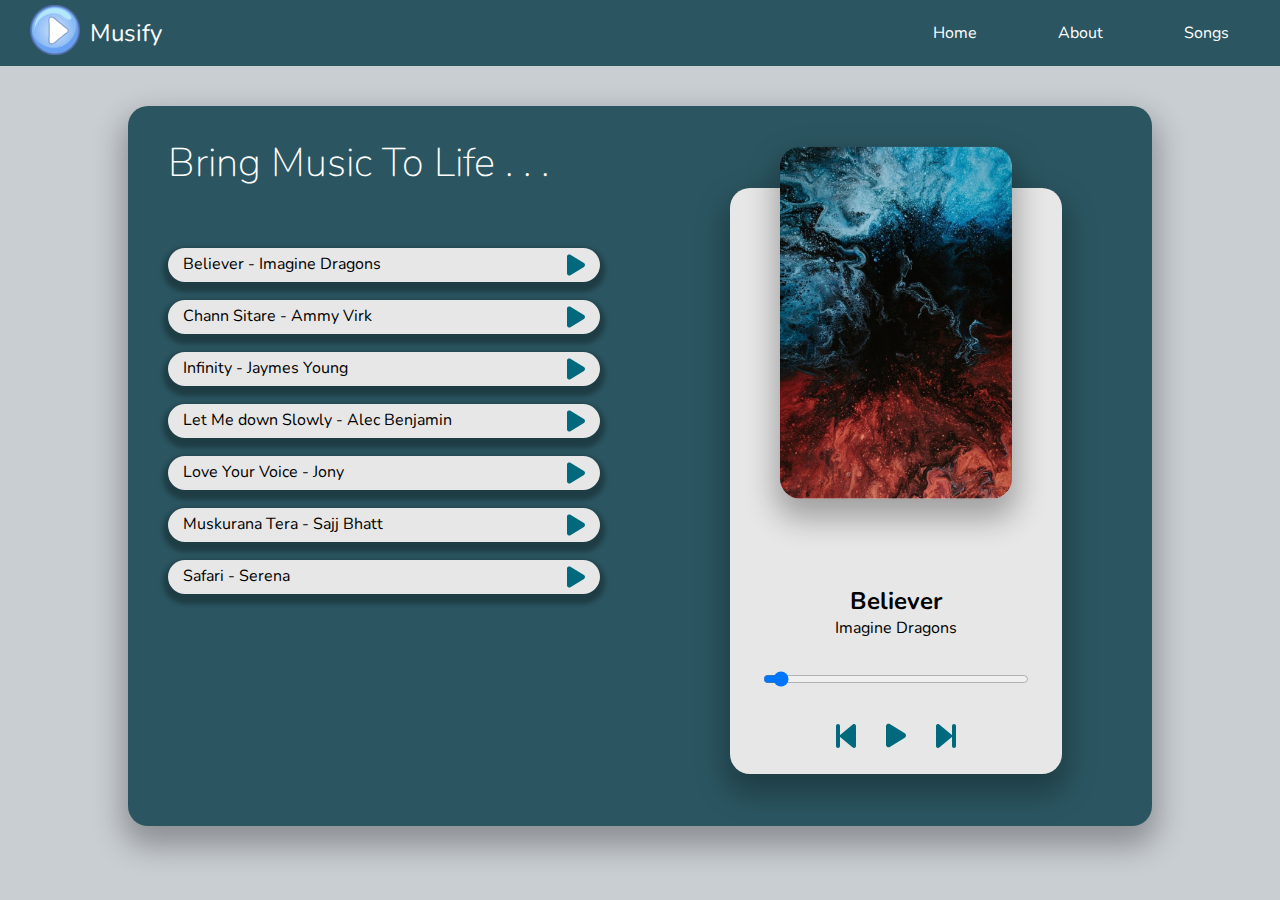
==== index.html @ c5ce9c46 "relocated" ====
<!DOCTYPE html>
<html lang="en">

<head>
    <meta charset="UTF-8">
    <meta http-equiv="X-UA-Compatible" content="IE=edge">
    <meta name="viewport" content="width=device-width, initial-scale=1.0">
    <link rel="stylesheet" href="style.css">
    <link rel="shortcut icon" href="assets/asset-0.png" type="image/x-icon">
    <title>Musify - Bring Music to Life</title>
</head>

<body>
    <div class="header">
        <ul class="nav-bar flex">
            <div class="logo-section flex">
                <li> <a href="#"><img class="logo" src="assets/asset-0.png" alt="music-player-logo" width="50px"></a>
                </li>
                <li>
                    <p>Musify</p>
                </li>
            </div>
            <div class="nav-links flex">
                <li><a href="#">Home</a></li>
                <li><a href="#">About</a></li>
                <li><a href="#">Songs</a></li>
            </div>
        </ul>
    </div>

    <!-- main-content -->
    <div class="container flex">

        <!-- left-section -->
        <div class="left flex">
            <h1>Bring Music To Life . . .</h1>

                <div class="music-cards flex">
                    <p>Believer - Imagine Dragons</p>
                    <img class="icons" src="assets/asset-4.svg" alt="play-button" width="18px">
                </div>
                <div class="music-cards flex">
                    <p>Chann Sitare - Ammy Virk</p>
                    <img class="icons" src="assets/asset-4.svg" alt="play-button" width="18px">
                </div>
                <div class="music-cards flex">
                    <p>Infinity - Jaymes Young</p>
                    <img class="icons" src="assets/asset-4.svg" alt="play-button" width="18px">
                </div>
                <div class="music-cards flex">
                    <p>Let Me down Slowly - Alec Benjamin</p>
                    <img class="icons" src="assets/asset-4.svg" alt="play-button" width="18px">
                </div>
                <div class="music-cards flex">
                    <p>Love Your Voice - Jony</p>
                    <img class="icons" src="assets/asset-4.svg" alt="play-button" width="18px">
                </div>
                <div class="music-cards flex">
                    <p>Muskurana Tera - Sajj Bhatt</p>
                    <img class="icons" src="assets/asset-4.svg" alt="play-button" width="18px">
                </div>
                <div class="music-cards flex">
                    <p>Safari - Serena</p>
                    <img class="icons" src="assets/asset-4.svg" alt="play-button" width="18px">
                </div>
                <!-- <div class="music-cards flex">
                    <p>Such a Whore - JVLA</p>
                    <img class="icons" src="assets/asset-4.svg" alt="play-button" width="18px">
                </div>
                <div class="music-cards flex">
                    <p>Taki Taki - Selena Gomez</p>
                    <img class="icons" src="assets/asset-4.svg" alt="play-button" width="18px">
                </div>
                <div class="music-cards flex">
                    <p>Yummy - Justin Bieber</p>
                    <img class="icons" src="assets/asset-4.svg" alt="play-button" width="18px">
                </div> -->
        </div>

        <!-- Right-section -->
        <div class="right flex">
            <div class="box-1 flex">
                <div class="box-2"></div>
                <div class="song-details flex">
                    <h2 class="music-name">Believer</h2>
                    <p class="artust-name">Imagine Dragons</p>
                </div>
                <input class="progress-bar" type="range" name="progress-bar" id="progress-bar" min="0" max="100" value="0">
                <div class="control-btn flex">
                    <img class="icons" src="assets/asset-3.svg" alt="" width="20px" id="backward">
                    <img class="icons" src="assets/asset-4.svg" alt="" width="20px" id="play">
                    <img class="icons" src="assets/asset-5.svg" alt="" width="20px" id="forward">
                </div>
            </div>
        </div>
    </div>


    <script src="script.js"></script>
</body>

</html>
---- style.css ----
@import url('https://fonts.googleapis.com/css2?family=Nunito:wght@300;400&display=swap');

*{
    margin: 0;
    padding: 0;
    box-sizing: border-box;
    font-family: 'Nunito', sans-serif;
}

body{
    background-color: #c9ced3;
}

:root{
    --margin: 40px;
    --primary-text-color: white;
    --background-color: rgb(43, 86, 97);
    /* --card-background-color: rgb(88, 116, 123); */
    --card-background-color: #e7e7e7;
}

h1{
    font-weight: 100;
    font-size: 2.5rem;
}

ul {
    list-style: none;
}

li{
    font-size: 1rem;
}

a{
    text-decoration: none;
    font-size: 1rem;
    color: var(--primary-text-color);
}

.flex {
    display: flex;
}

/* header */
.header{
    background: var(--background-color);
    padding: 5px 10px;
    color: var(--primary-text-color)
}

.nav-bar{
    justify-content: space-between;
    align-items: center;
}

.logo-section{
    padding-left: 20px;
    width: 15%;
    gap: 10px;
    align-items: center;
}

.logo-section li p{
    font-size: 1.5rem;
}

.nav-links{
    width: 30%;
    justify-content: space-around;
    transition: 0.2s all ease-in-out;
}

.nav-links li:hover{
    transform: scale(1.2);
    font-weight: 600;
}


/* Main Content */
.container{
    margin-block: var(--margin);
    padding-top: 30px;
    height: 80vh;
    width: 80%;
    margin-inline: auto;
    background-color: var(--background-color);
    border-radius: 20px;
    overflow: auto;
    box-shadow: rgba(0, 0, 0, 0.3) 0px 15px 30px 5px;
    /* flex-wrap: wrap; */
}

.left{
    flex-basis: 50%;
    color: var(--primary-text-color);
    flex-direction: column;
    align-items: flex-start;
    padding-inline: 40px;
    gap: 18px;
}

.left h1{
    padding-bottom: 40px;
}

.music-cards{
    background-color: var(--card-background-color);
    color: black;
    padding: 5px 15px;
    width: 100%;
    border-radius: 20px;
    justify-content: space-between;
    box-shadow: rgba(0, 0, 0, 0.3) 0px 5px 5px 5px; 
}


/* right-section */
.right{
    flex-basis: 50%;
    justify-content: center;
    align-items: center;
}

.box-1{
    background-color: #e7e7e7;
    box-shadow: rgba(0, 0, 0, 0.3) 0px 15px 30px 5px;
    width: 65%;
    height: 85%;
    border-radius: 20px;
    flex-direction: column;
    align-items: center;
    justify-content: space-evenly;
}

.box-2{
    background: url(assets/asset-1.jpg);
    background-size: cover;
    background-position: center;
    width: 70%;
    height: 60%;
    box-shadow: rgba(0, 0, 0, 0.3) 0px 15px 30px 5px;
    border-radius: 20px;
    transform: translateY(-18%);
    transition: 0.2s all ease-in-out;
}

.box-2:hover{
    transform: scale(0.8);
}

.song-details{
    flex-direction: column;
    text-align: center;
}

.progress-bar{
    width: 80%;
    border: 10px solid white;
    background: #d3d3d3;
    outline: none;
    cursor: pointer;
}

.control-btn{
    align-items: center;
    gap: 30px;
}

.icons{
    filter: invert(0.5) sepia(1) saturate(358) hue-rotate(185deg);
    cursor: pointer;
}
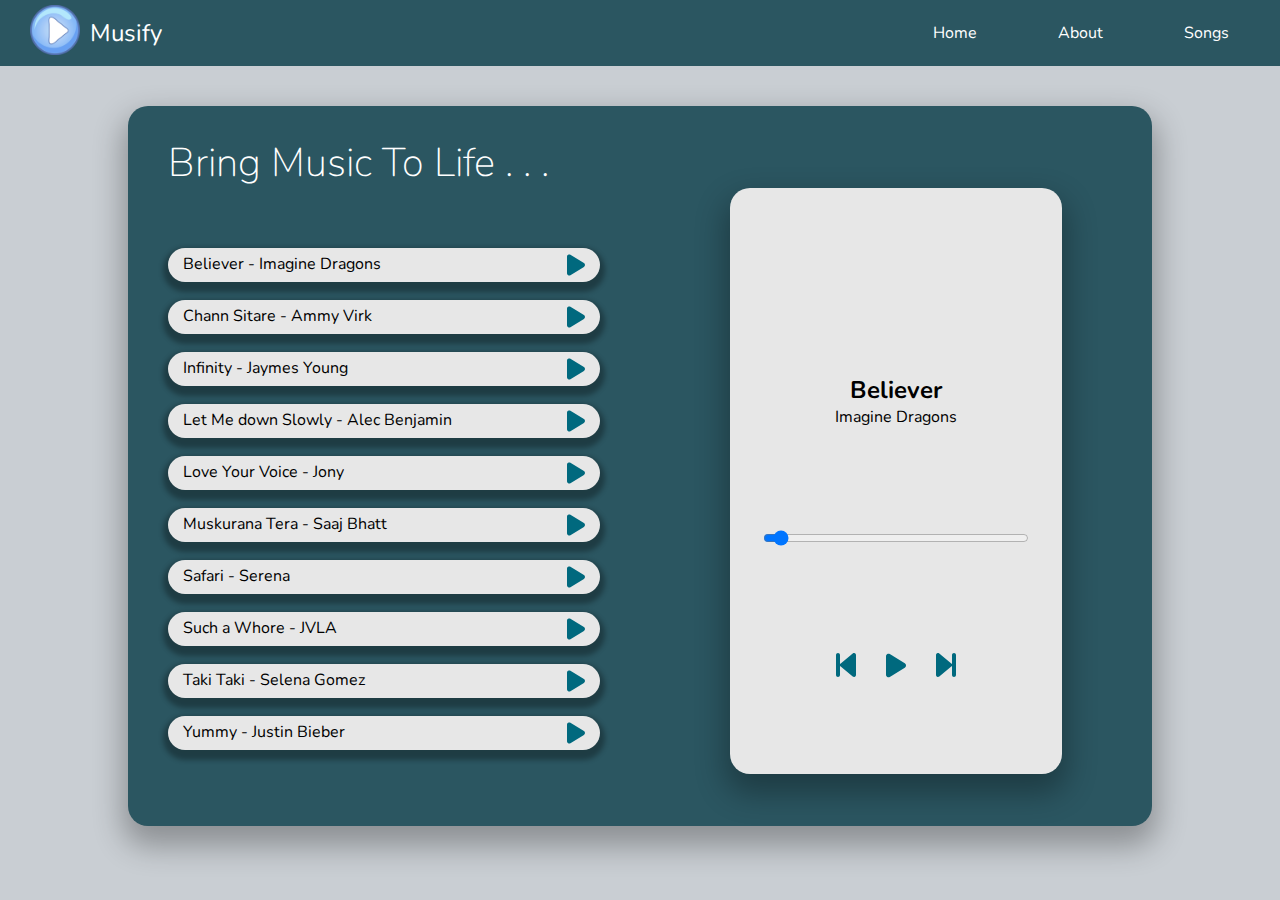
==== commit 4485f41c: "updated index.html" ====
--- a/index.html
+++ b/index.html
@@ -37,53 +37,53 @@
 
                 <div class="music-cards flex">
                     <p>Believer - Imagine Dragons</p>
-                    <img class="icons" src="assets/asset-4.svg" alt="play-button" width="18px">
+                    <img class="card-icons icons" id="card-btn" src="assets/asset-4.svg" alt="play-button" width="18px">
                 </div>
                 <div class="music-cards flex">
                     <p>Chann Sitare - Ammy Virk</p>
-                    <img class="icons" src="assets/asset-4.svg" alt="play-button" width="18px">
+                    <img class="card-icons icons" id="card-btn" src="assets/asset-4.svg" alt="play-button" width="18px">
                 </div>
                 <div class="music-cards flex">
                     <p>Infinity - Jaymes Young</p>
-                    <img class="icons" src="assets/asset-4.svg" alt="play-button" width="18px">
+                    <img class="card-icons icons" id="card-btn" src="assets/asset-4.svg" alt="play-button" width="18px">
                 </div>
                 <div class="music-cards flex">
                     <p>Let Me down Slowly - Alec Benjamin</p>
-                    <img class="icons" src="assets/asset-4.svg" alt="play-button" width="18px">
+                    <img class="card-icons icons" id="card-btn" src="assets/asset-4.svg" alt="play-button" width="18px">
                 </div>
                 <div class="music-cards flex">
                     <p>Love Your Voice - Jony</p>
-                    <img class="icons" src="assets/asset-4.svg" alt="play-button" width="18px">
+                    <img class="card-icons icons" id="card-btn" src="assets/asset-4.svg" alt="play-button" width="18px">
                 </div>
                 <div class="music-cards flex">
-                    <p>Muskurana Tera - Sajj Bhatt</p>
-                    <img class="icons" src="assets/asset-4.svg" alt="play-button" width="18px">
+                    <p>Muskurana Tera - Saaj Bhatt</p>
+                    <img class="card-icons icons" id="card-btn" src="assets/asset-4.svg" alt="play-button" width="18px">
                 </div>
                 <div class="music-cards flex">
                     <p>Safari - Serena</p>
-                    <img class="icons" src="assets/asset-4.svg" alt="play-button" width="18px">
+                    <img class="card-icons icons" id="card-btn" src="assets/asset-4.svg" alt="play-button" width="18px">
                 </div>
-                <!-- <div class="music-cards flex">
+                <div class="music-cards flex">
                     <p>Such a Whore - JVLA</p>
-                    <img class="icons" src="assets/asset-4.svg" alt="play-button" width="18px">
+                    <img class="card-icons icons" id="card-btn" src="assets/asset-4.svg" alt="play-button" width="18px">
                 </div>
                 <div class="music-cards flex">
                     <p>Taki Taki - Selena Gomez</p>
-                    <img class="icons" src="assets/asset-4.svg" alt="play-button" width="18px">
+                    <img class="card-icons icons" id="card-btn" src="assets/asset-4.svg" alt="play-button" width="18px">
                 </div>
                 <div class="music-cards flex">
                     <p>Yummy - Justin Bieber</p>
-                    <img class="icons" src="assets/asset-4.svg" alt="play-button" width="18px">
-                </div> -->
+                    <img class="card-icons icons" id="card-btn" src="assets/asset-4.svg" alt="play-button" width="18px">
+                </div>
         </div>
 
         <!-- Right-section -->
         <div class="right flex">
             <div class="box-1 flex">
-                <div class="box-2"></div>
+                <div class="cover-image"></div>
                 <div class="song-details flex">
                     <h2 class="music-name">Believer</h2>
-                    <p class="artust-name">Imagine Dragons</p>
+                    <p class="artist-name">Imagine Dragons</p>
                 </div>
                 <input class="progress-bar" type="range" name="progress-bar" id="progress-bar" min="0" max="100" value="0">
                 <div class="control-btn flex">
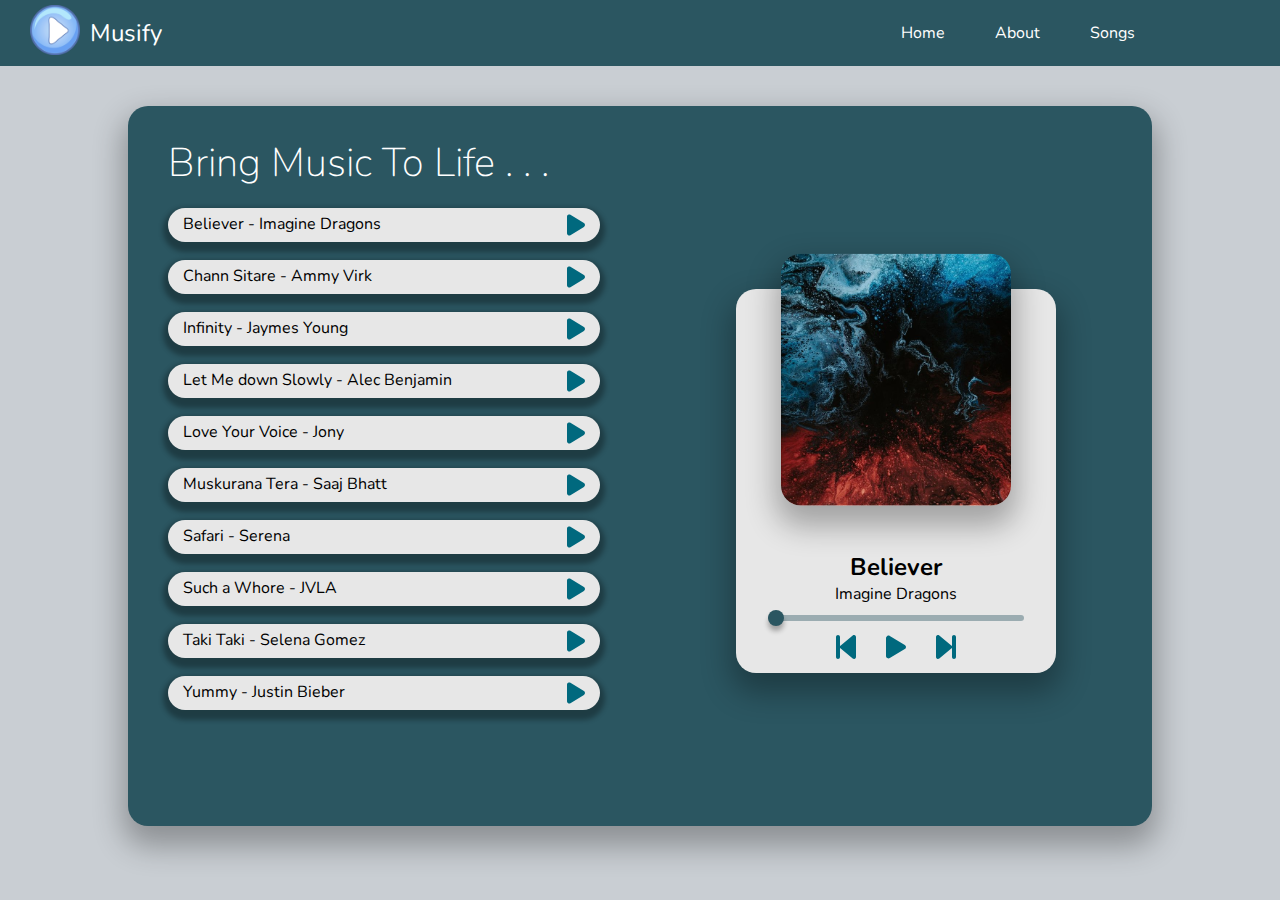
==== commit 166b26b1: "added toggle btn" ====
--- a/index.html
+++ b/index.html
@@ -21,10 +21,15 @@
                 </li>
             </div>
             <div class="nav-links flex">
-                <li><a href="#">Home</a></li>
-                <li><a href="#">About</a></li>
-                <li><a href="#">Songs</a></li>
+                <ul class="flex">
+                    <li><a href="#">Home</a></li>
+                    <li><a href="#">About</a></li>
+                    <li><a href="#">Songs</a></li>
+                </ul>
             </div>
+            <a href="#" class="nav-toggle hover-link" id="nav-toggle">
+                <img src="assets/asset-8.svg" alt="" width="20px">
+            </a>
         </ul>
     </div>
 
@@ -35,46 +40,46 @@
         <div class="left flex">
             <h1>Bring Music To Life . . .</h1>
 
-                <div class="music-cards flex">
-                    <p>Believer - Imagine Dragons</p>
-                    <img class="card-icons icons" id="card-btn" src="assets/asset-4.svg" alt="play-button" width="18px">
-                </div>
-                <div class="music-cards flex">
-                    <p>Chann Sitare - Ammy Virk</p>
-                    <img class="card-icons icons" id="card-btn" src="assets/asset-4.svg" alt="play-button" width="18px">
-                </div>
-                <div class="music-cards flex">
-                    <p>Infinity - Jaymes Young</p>
-                    <img class="card-icons icons" id="card-btn" src="assets/asset-4.svg" alt="play-button" width="18px">
-                </div>
-                <div class="music-cards flex">
-                    <p>Let Me down Slowly - Alec Benjamin</p>
-                    <img class="card-icons icons" id="card-btn" src="assets/asset-4.svg" alt="play-button" width="18px">
-                </div>
-                <div class="music-cards flex">
-                    <p>Love Your Voice - Jony</p>
-                    <img class="card-icons icons" id="card-btn" src="assets/asset-4.svg" alt="play-button" width="18px">
-                </div>
-                <div class="music-cards flex">
-                    <p>Muskurana Tera - Saaj Bhatt</p>
-                    <img class="card-icons icons" id="card-btn" src="assets/asset-4.svg" alt="play-button" width="18px">
-                </div>
-                <div class="music-cards flex">
-                    <p>Safari - Serena</p>
-                    <img class="card-icons icons" id="card-btn" src="assets/asset-4.svg" alt="play-button" width="18px">
-                </div>
-                <div class="music-cards flex">
-                    <p>Such a Whore - JVLA</p>
-                    <img class="card-icons icons" id="card-btn" src="assets/asset-4.svg" alt="play-button" width="18px">
-                </div>
-                <div class="music-cards flex">
-                    <p>Taki Taki - Selena Gomez</p>
-                    <img class="card-icons icons" id="card-btn" src="assets/asset-4.svg" alt="play-button" width="18px">
-                </div>
-                <div class="music-cards flex">
-                    <p>Yummy - Justin Bieber</p>
-                    <img class="card-icons icons" id="card-btn" src="assets/asset-4.svg" alt="play-button" width="18px">
-                </div>
+            <div class="music-cards flex">
+                <p>Believer - Imagine Dragons</p>
+                <img class="card-icons icons" id="card-btn" src="assets/asset-4.svg" alt="play-button" width="18px">
+            </div>
+            <div class="music-cards flex">
+                <p>Chann Sitare - Ammy Virk</p>
+                <img class="card-icons icons" id="card-btn" src="assets/asset-4.svg" alt="play-button" width="18px">
+            </div>
+            <div class="music-cards flex">
+                <p>Infinity - Jaymes Young</p>
+                <img class="card-icons icons" id="card-btn" src="assets/asset-4.svg" alt="play-button" width="18px">
+            </div>
+            <div class="music-cards flex">
+                <p>Let Me down Slowly - Alec Benjamin</p>
+                <img class="card-icons icons" id="card-btn" src="assets/asset-4.svg" alt="play-button" width="18px">
+            </div>
+            <div class="music-cards flex">
+                <p>Love Your Voice - Jony</p>
+                <img class="card-icons icons" id="card-btn" src="assets/asset-4.svg" alt="play-button" width="18px">
+            </div>
+            <div class="music-cards flex">
+                <p>Muskurana Tera - Saaj Bhatt</p>
+                <img class="card-icons icons" id="card-btn" src="assets/asset-4.svg" alt="play-button" width="18px">
+            </div>
+            <div class="music-cards flex">
+                <p>Safari - Serena</p>
+                <img class="card-icons icons" id="card-btn" src="assets/asset-4.svg" alt="play-button" width="18px">
+            </div>
+            <div class="music-cards flex">
+                <p>Such a Whore - JVLA</p>
+                <img class="card-icons icons" id="card-btn" src="assets/asset-4.svg" alt="play-button" width="18px">
+            </div>
+            <div class="music-cards flex">
+                <p>Taki Taki - Selena Gomez</p>
+                <img class="card-icons icons" id="card-btn" src="assets/asset-4.svg" alt="play-button" width="18px">
+            </div>
+            <div class="music-cards flex">
+                <p>Yummy - Justin Bieber</p>
+                <img class="card-icons icons" id="card-btn" src="assets/asset-4.svg" alt="play-button" width="18px">
+            </div>
         </div>
 
         <!-- Right-section -->
@@ -85,7 +90,8 @@
                     <h2 class="music-name">Believer</h2>
                     <p class="artist-name">Imagine Dragons</p>
                 </div>
-                <input class="progress-bar" type="range" name="progress-bar" id="progress-bar" min="0" max="100" value="0">
+                <input class="progress-bar" type="range" name="progress-bar" id="progress-bar" min="0" max="100"
+                    value="0">
                 <div class="control-btn flex">
                     <img class="icons" src="assets/asset-3.svg" alt="" width="20px" id="backward">
                     <img class="icons" src="assets/asset-4.svg" alt="" width="20px" id="play">
--- a/style.css
+++ b/style.css
@@ -46,7 +46,8 @@
 .header{
     background: var(--background-color);
     padding: 5px 10px;
-    color: var(--primary-text-color)
+    color: var(--primary-text-color);
+    position: relative;
 }
 
 .nav-bar{
@@ -66,16 +67,25 @@
 }
 
 .nav-links{
-    width: 30%;
-    justify-content: space-around;
+    width: 40%;
+    justify-content: space-evenly;
     transition: 0.2s all ease-in-out;
 }
 
-.nav-links li:hover{
+.nav-links ul{
+    gap: 50px;
+}
+
+li:hover{
     transform: scale(1.2);
     font-weight: 600;
 }
 
+.nav-toggle{
+    filter: invert(1) sepia(1) saturate(46) hue-rotate(175deg);
+    cursor: pointer;
+    display: none;
+}
 
 /* Main Content */
 .container{
@@ -88,7 +98,7 @@
     border-radius: 20px;
     overflow: auto;
     box-shadow: rgba(0, 0, 0, 0.3) 0px 15px 30px 5px;
-    /* flex-wrap: wrap; */
+    flex-wrap: wrap;
 }
 
 .left{
@@ -100,10 +110,6 @@
     gap: 18px;
 }
 
-.left h1{
-    padding-bottom: 40px;
-}
-
 .music-cards{
     background-color: var(--card-background-color);
     color: black;
@@ -125,27 +131,28 @@
 .box-1{
     background-color: #e7e7e7;
     box-shadow: rgba(0, 0, 0, 0.3) 0px 15px 30px 5px;
-    width: 65%;
-    height: 85%;
-    border-radius: 20px;
+    width: 25vw;
+    height: 30vw;
+    border-radius: 20px;
+    padding-block: 10px;
     flex-direction: column;
     align-items: center;
     justify-content: space-evenly;
 }
 
-.box-2{
+.cover-image{
     background: url(assets/asset-1.jpg);
     background-size: cover;
     background-position: center;
-    width: 70%;
-    height: 60%;
+    width: 18vw;
+    height: 20vw;
     box-shadow: rgba(0, 0, 0, 0.3) 0px 15px 30px 5px;
     border-radius: 20px;
     transform: translateY(-18%);
     transition: 0.2s all ease-in-out;
 }
 
-.box-2:hover{
+.cover-image:hover{
     transform: scale(0.8);
 }
 
@@ -156,10 +163,21 @@
 
 .progress-bar{
     width: 80%;
-    border: 10px solid white;
-    background: #d3d3d3;
-    outline: none;
+    background: rgba(43, 86, 97, 0.4);
     cursor: pointer;
+    -webkit-appearance: none;
+    height: 6px;
+    border-radius: 5px;
+    margin-block: 10px;
+}
+
+.progress-bar::-webkit-slider-thumb{
+    -webkit-appearance: none;
+    background: var(--background-color);
+    width: 16px;
+    height: 16px;
+    border-radius: 50%;
+    box-shadow: 0 5px 5px rgba(0, 0, 0, 0.3);
 }
 
 .control-btn{
@@ -172,3 +190,103 @@
     cursor: pointer;
 }
 
+
+/* Media Queries */
+@media screen and (max-width: 1238px){
+    .left h1{
+        padding-bottom: 10px;
+        font-size: 2rem;
+    }
+
+    .progress-bar{
+        margin-block: 10px;
+    }
+}
+
+@media screen and (max-width: 985px) {
+    .container{
+        flex-direction: column-reverse;
+        height:fit-content;
+        gap: 20px;
+        padding-block: 40px;
+    }
+
+    .box-1{
+        flex-basis: 60%;
+    }
+
+    .cover-image{
+        width: 30vw;
+        background-size: contain;
+    }
+
+    .left  {
+        align-items: center;
+    }
+}
+
+@media screen and (max-width: 750px) {
+    .cover-image{
+        display: none;
+    }   
+
+    .nav-toggle{
+        display: block;
+        margin-right: 20px;
+    }
+
+    .nav-links{
+        position: absolute;
+        background-color: var(--card-background-color);
+        width: 100%;
+        left:-100%;/* to hide in the normal state(without clicking in the icon)*/
+        top: 100%;
+        padding-block: 20px;
+        transition: 0.3s all ease-in-out;
+    }
+    
+    .nav-links ul{
+        flex-direction: column;
+        gap: 5px;
+    }
+
+    .nav-links ul li a{
+        color: var(--background-color)
+    }
+
+    .nav-links.active{
+        left: 0;
+    }
+}
+
+@media screen and (max-width: 500px) {
+    .left h1{
+        font-size: 1.5rem;
+    }  
+    
+    a{
+        font-size: 0.8rem;
+    }
+
+    .song-details h2 {
+        font-size: 1.2rem;
+    }
+
+    .song-details p {
+        font-size: 0.8rem;
+    }
+}
+
+@media screen and (max-width: 393px) {
+    .left h1{
+        font-size: 1.2rem;
+    }
+
+    .song-details h2{
+        font-size: 1rem;
+    }
+
+    .song-details p{
+        font-size: 0.8rem;
+    }
+}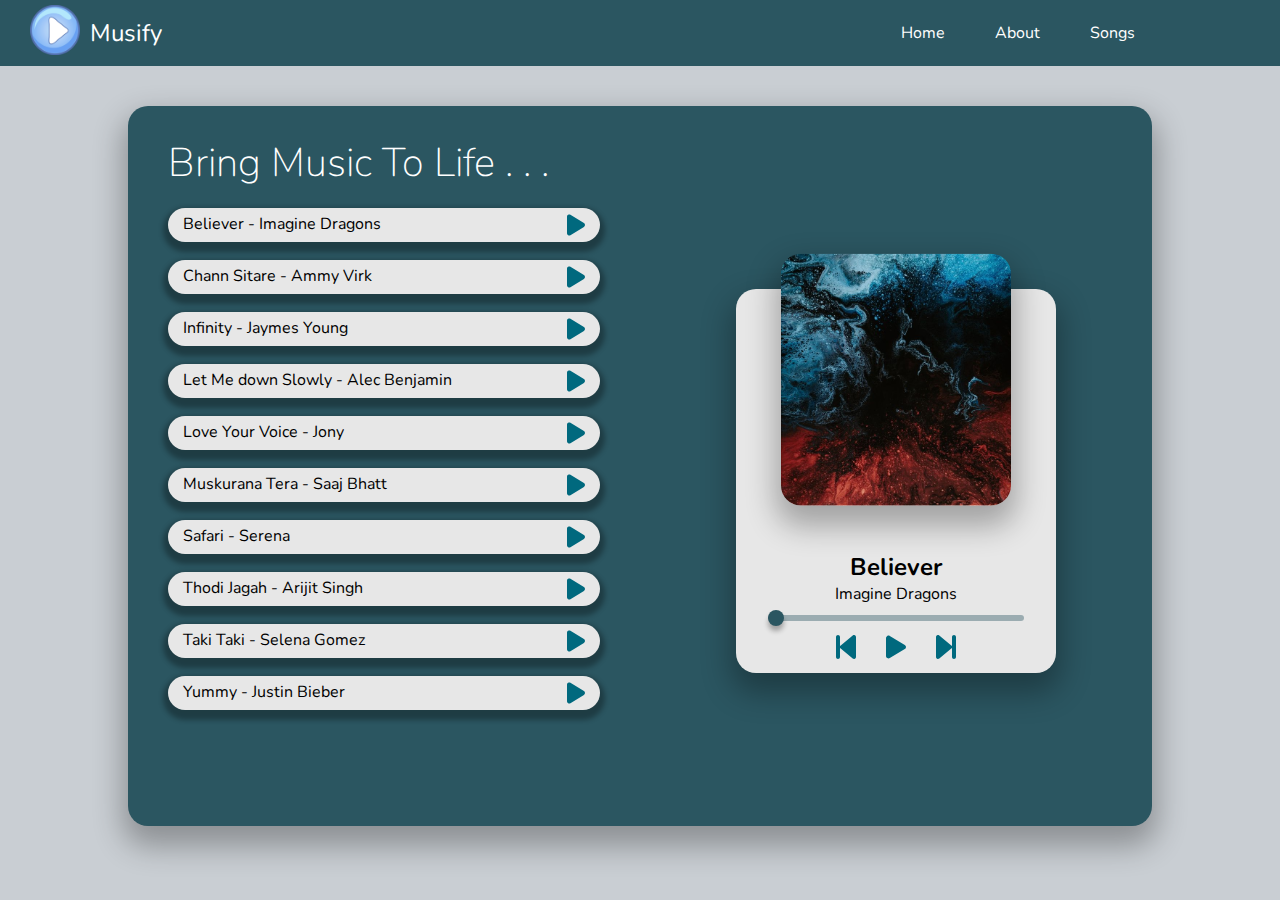
==== commit f42902ff: "added Thodi Jagah" ====
--- a/index.html
+++ b/index.html
@@ -69,7 +69,7 @@
                 <img class="card-icons icons" id="card-btn" src="assets/asset-4.svg" alt="play-button" width="18px">
             </div>
             <div class="music-cards flex">
-                <p>Such a Whore - JVLA</p>
+                <p>Thodi Jagah - Arijit Singh</p>
                 <img class="card-icons icons" id="card-btn" src="assets/asset-4.svg" alt="play-button" width="18px">
             </div>
             <div class="music-cards flex">
--- a/style.css
+++ b/style.css
@@ -76,7 +76,7 @@
     gap: 50px;
 }
 
-li:hover{
+.nav-links li:hover{
     transform: scale(1.2);
     font-weight: 600;
 }
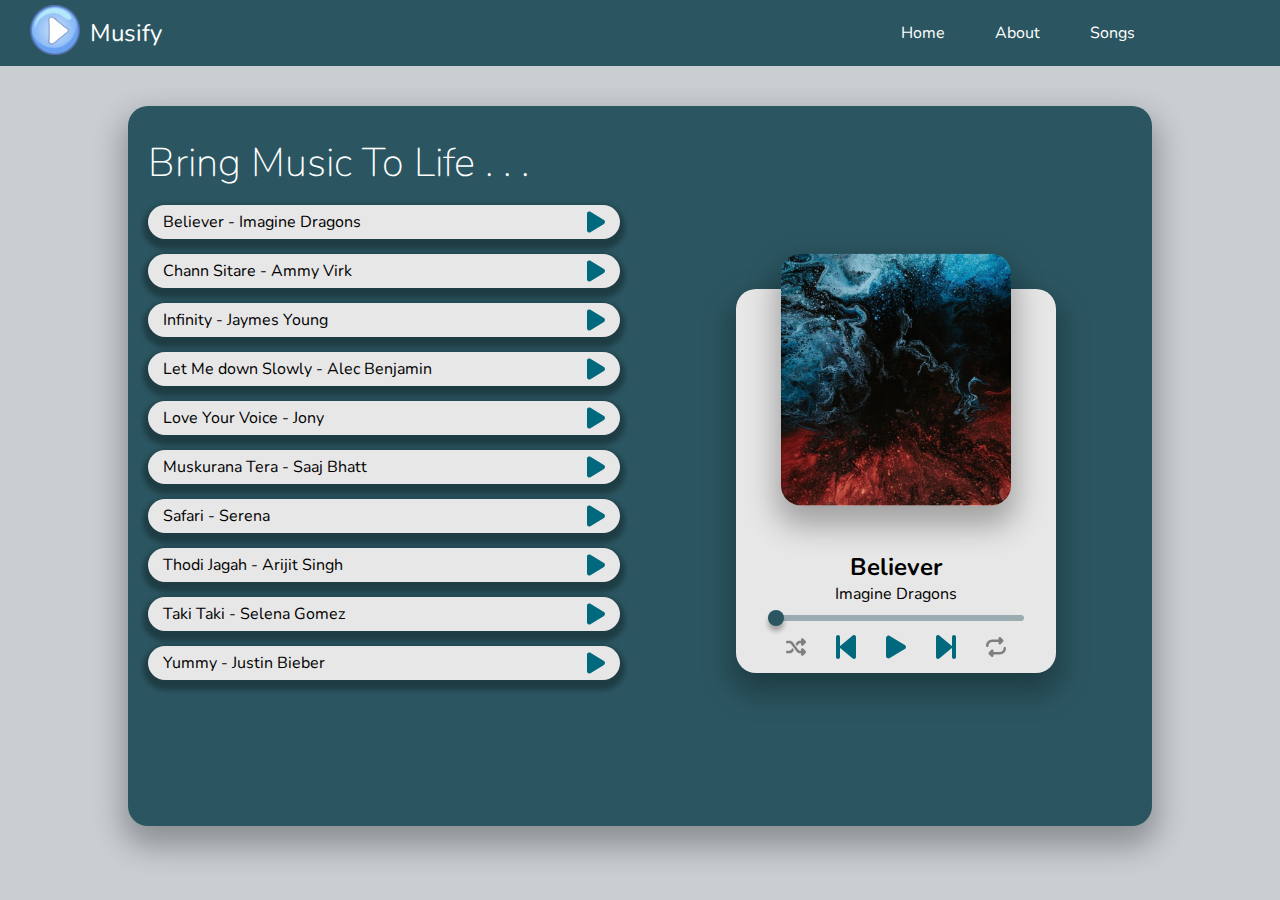
==== commit 9956ac6c: "added shuffle and repeat feature" ====
--- a/index.html
+++ b/index.html
@@ -93,9 +93,11 @@
                 <input class="progress-bar" type="range" name="progress-bar" id="progress-bar" min="0" max="100"
                     value="0">
                 <div class="control-btn flex">
+                    <img class="icon" src="assets/asset-10.svg" alt="" width="20px" id="shuffle">
                     <img class="icons" src="assets/asset-3.svg" alt="" width="20px" id="backward">
                     <img class="icons" src="assets/asset-4.svg" alt="" width="20px" id="play">
                     <img class="icons" src="assets/asset-5.svg" alt="" width="20px" id="forward">
+                    <img class="icon" src="assets/asset-9.svg" alt="" width="20px" id="repeat">
                 </div>
             </div>
         </div>
--- a/style.css
+++ b/style.css
@@ -69,7 +69,6 @@
 .nav-links{
     width: 40%;
     justify-content: space-evenly;
-    transition: 0.2s all ease-in-out;
 }
 
 .nav-links ul{
@@ -106,8 +105,8 @@
     color: var(--primary-text-color);
     flex-direction: column;
     align-items: flex-start;
-    padding-inline: 40px;
-    gap: 18px;
+    padding-inline: 20px;
+    gap: 15px;
 }
 
 .music-cards{
@@ -117,6 +116,8 @@
     width: 100%;
     border-radius: 20px;
     justify-content: space-between;
+    align-items: center;
+    cursor: pointer;
     box-shadow: rgba(0, 0, 0, 0.3) 0px 5px 5px 5px; 
 }
 
@@ -169,6 +170,7 @@
     height: 6px;
     border-radius: 5px;
     margin-block: 10px;
+    background-color: linear-gradient(to right, red 0%, red 50%, base 50%, base 100%);
 }
 
 .progress-bar::-webkit-slider-thumb{
@@ -190,6 +192,11 @@
     cursor: pointer;
 }
 
+.icon{
+    filter: invert(0.5) sepia(0) saturate(196) hue-rotate(124deg);
+    cursor: pointer;
+}
+
 
 /* Media Queries */
 @media screen and (max-width: 1238px){
@@ -242,7 +249,6 @@
         left:-100%;/* to hide in the normal state(without clicking in the icon)*/
         top: 100%;
         padding-block: 20px;
-        transition: 0.3s all ease-in-out;
     }
     
     .nav-links ul{
@@ -260,6 +266,9 @@
 }
 
 @media screen and (max-width: 500px) {
+    .box-1{
+        flex-basis: 80%;
+    }
     .left h1{
         font-size: 1.5rem;
     }  
@@ -289,4 +298,8 @@
     .song-details p{
         font-size: 0.8rem;
     }
+
+    .control-btn {
+        gap: 20px;
+    }
 }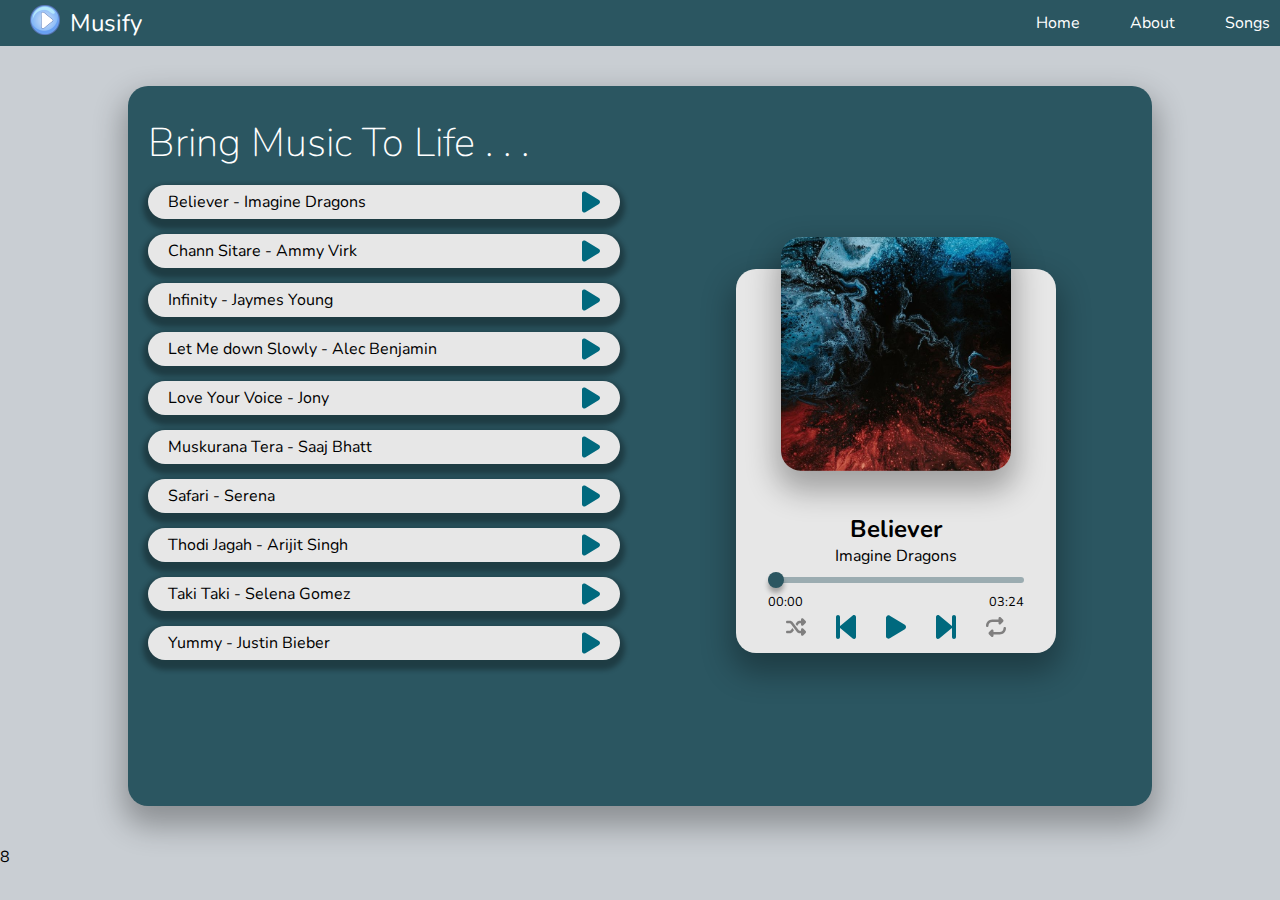
==== commit c9ebb1e0: "Minor features inhancement" ====
--- a/index.html
+++ b/index.html
@@ -10,11 +10,11 @@
     <title>Musify - Bring Music to Life</title>
 </head>
 
-<body>
+<body>                                                                              
     <div class="header">
         <ul class="nav-bar flex">
             <div class="logo-section flex">
-                <li> <a href="#"><img class="logo" src="assets/asset-0.png" alt="music-player-logo" width="50px"></a>
+                <li> <a href="#"><img class="logo" src="assets/asset-0.png" alt="music-player-logo" width="30vw"></a>
                 </li>
                 <li>
                     <p>Musify</p>
@@ -42,43 +42,43 @@
 
             <div class="music-cards flex">
                 <p>Believer - Imagine Dragons</p>
-                <img class="card-icons icons" id="card-btn" src="assets/asset-4.svg" alt="play-button" width="18px">
+                <img class="card-icons icons" id="card-btn" src="assets/asset-4.svg" alt="play-button" height="24px">
             </div>
             <div class="music-cards flex">
                 <p>Chann Sitare - Ammy Virk</p>
-                <img class="card-icons icons" id="card-btn" src="assets/asset-4.svg" alt="play-button" width="18px">
+                <img class="card-icons icons" id="card-btn" src="assets/asset-4.svg" alt="play-button" height="24px">
             </div>
             <div class="music-cards flex">
                 <p>Infinity - Jaymes Young</p>
-                <img class="card-icons icons" id="card-btn" src="assets/asset-4.svg" alt="play-button" width="18px">
+                <img class="card-icons icons" id="card-btn" src="assets/asset-4.svg" alt="play-button" height="24px">
             </div>
             <div class="music-cards flex">
                 <p>Let Me down Slowly - Alec Benjamin</p>
-                <img class="card-icons icons" id="card-btn" src="assets/asset-4.svg" alt="play-button" width="18px">
+                <img class="card-icons icons" id="card-btn" src="assets/asset-4.svg" alt="play-button" height="24px">
             </div>
             <div class="music-cards flex">
                 <p>Love Your Voice - Jony</p>
-                <img class="card-icons icons" id="card-btn" src="assets/asset-4.svg" alt="play-button" width="18px">
+                <img class="card-icons icons" id="card-btn" src="assets/asset-4.svg" alt="play-button" height="24px">
             </div>
             <div class="music-cards flex">
                 <p>Muskurana Tera - Saaj Bhatt</p>
-                <img class="card-icons icons" id="card-btn" src="assets/asset-4.svg" alt="play-button" width="18px">
+                <img class="card-icons icons" id="card-btn" src="assets/asset-4.svg" alt="play-button" height="24px">
             </div>
             <div class="music-cards flex">
                 <p>Safari - Serena</p>
-                <img class="card-icons icons" id="card-btn" src="assets/asset-4.svg" alt="play-button" width="18px">
+                <img class="card-icons icons" id="card-btn" src="assets/asset-4.svg" alt="play-button" height="24px">
             </div>
             <div class="music-cards flex">
                 <p>Thodi Jagah - Arijit Singh</p>
-                <img class="card-icons icons" id="card-btn" src="assets/asset-4.svg" alt="play-button" width="18px">
+                <img class="card-icons icons" id="card-btn" src="assets/asset-4.svg" alt="play-button" height="24px">
             </div>
             <div class="music-cards flex">
                 <p>Taki Taki - Selena Gomez</p>
-                <img class="card-icons icons" id="card-btn" src="assets/asset-4.svg" alt="play-button" width="18px">
+                <img class="card-icons icons" id="card-btn" src="assets/asset-4.svg" alt="play-button" height="24px">
             </div>
             <div class="music-cards flex">
                 <p>Yummy - Justin Bieber</p>
-                <img class="card-icons icons" id="card-btn" src="assets/asset-4.svg" alt="play-button" width="18px">
+                <img class="card-icons icons" id="card-btn" src="assets/asset-4.svg" alt="play-button" height="24px">
             </div>
         </div>
 
@@ -92,6 +92,10 @@
                 </div>
                 <input class="progress-bar" type="range" name="progress-bar" id="progress-bar" min="0" max="100"
                     value="0">
+                <div class="timer flex">
+                    <div class="current">00:00</div>
+                    <div class="total">03:24</div>
+                </div>
                 <div class="control-btn flex">
                     <img class="icon" src="assets/asset-10.svg" alt="" width="20px" id="shuffle">
                     <img class="icons" src="assets/asset-3.svg" alt="" width="20px" id="backward">
@@ -107,4 +111,4 @@
     <script src="script.js"></script>
 </body>
 
-</html>+</html>8--- a/style.css
+++ b/style.css
@@ -15,8 +15,12 @@
     --margin: 40px;
     --primary-text-color: white;
     --background-color: rgb(43, 86, 97);
-    /* --card-background-color: rgb(88, 116, 123); */
     --card-background-color: #e7e7e7;
+}
+
+::selection {
+    color: var(--primary-text-color);
+    background: rgb(43, 86, 97, 0.8);
 }
 
 h1{
@@ -67,8 +71,7 @@
 }
 
 .nav-links{
-    width: 40%;
-    justify-content: space-evenly;
+    padding-left: 20px;
 }
 
 .nav-links ul{
@@ -76,7 +79,7 @@
 }
 
 .nav-links li:hover{
-    transform: scale(1.2);
+    color: var(--background-color);
     font-weight: 600;
 }
 
@@ -112,7 +115,7 @@
 .music-cards{
     background-color: var(--card-background-color);
     color: black;
-    padding: 5px 15px;
+    padding: 5px 20px;
     width: 100%;
     border-radius: 20px;
     justify-content: space-between;
@@ -137,7 +140,6 @@
     border-radius: 20px;
     padding-block: 10px;
     flex-direction: column;
-    align-items: center;
     justify-content: space-evenly;
 }
 
@@ -151,6 +153,7 @@
     border-radius: 20px;
     transform: translateY(-18%);
     transition: 0.2s all ease-in-out;
+    align-self: center;
 }
 
 .cover-image:hover{
@@ -164,6 +167,7 @@
 
 .progress-bar{
     width: 80%;
+    align-self: center;
     background: rgba(43, 86, 97, 0.4);
     cursor: pointer;
     -webkit-appearance: none;
@@ -182,8 +186,18 @@
     box-shadow: 0 5px 5px rgba(0, 0, 0, 0.3);
 }
 
+.timer{
+    justify-content: space-between;
+    width: 80%;
+    align-self: center;
+}
+
+.current, .total {
+    font-size: 0.8rem;
+}
+
 .control-btn{
-    align-items: center;
+    justify-content: center;
     gap: 30px;
 }
 
@@ -235,24 +249,28 @@
 @media screen and (max-width: 750px) {
     .cover-image{
         display: none;
-    }   
+    } 
+    
+    .box-1 {
+        flex-basis: 70%;
+    }
 
     .nav-toggle{
         display: block;
-        margin-right: 20px;
+        margin-right: 10px;
     }
 
     .nav-links{
         position: absolute;
         background-color: var(--card-background-color);
         width: 100%;
-        left:-100%;/* to hide in the normal state(without clicking in the icon)*/
+        left: -100%; /*to hide in the normal state(without clicking in the icon)*/
         top: 100%;
         padding-block: 20px;
     }
     
     .nav-links ul{
-        flex-direction: column;
+        flex-direction: column; 
         gap: 5px;
     }
 
@@ -266,9 +284,12 @@
 }
 
 @media screen and (max-width: 500px) {
-    .box-1{
+    .box-1 {
         flex-basis: 80%;
-    }
+        padding-block: 100px;
+        gap: 10px;
+    }
+
     .left h1{
         font-size: 1.5rem;
     }  
@@ -284,6 +305,12 @@
     .song-details p {
         font-size: 0.8rem;
     }
+
+    .container{
+        padding-block : 25px;
+        width: 90%;
+        margin-top: 20px;
+    }
 }
 
 @media screen and (max-width: 393px) {
@@ -302,4 +329,17 @@
     .control-btn {
         gap: 20px;
     }
+
+    .logo-section {
+        padding-left: 0px;
+    }
+
+    .logo-section li p {
+        font-size: 1.1rem;
+    }
+
+    .box-1{
+        padding-block: 85px;
+        gap: 5px;
+    }
 }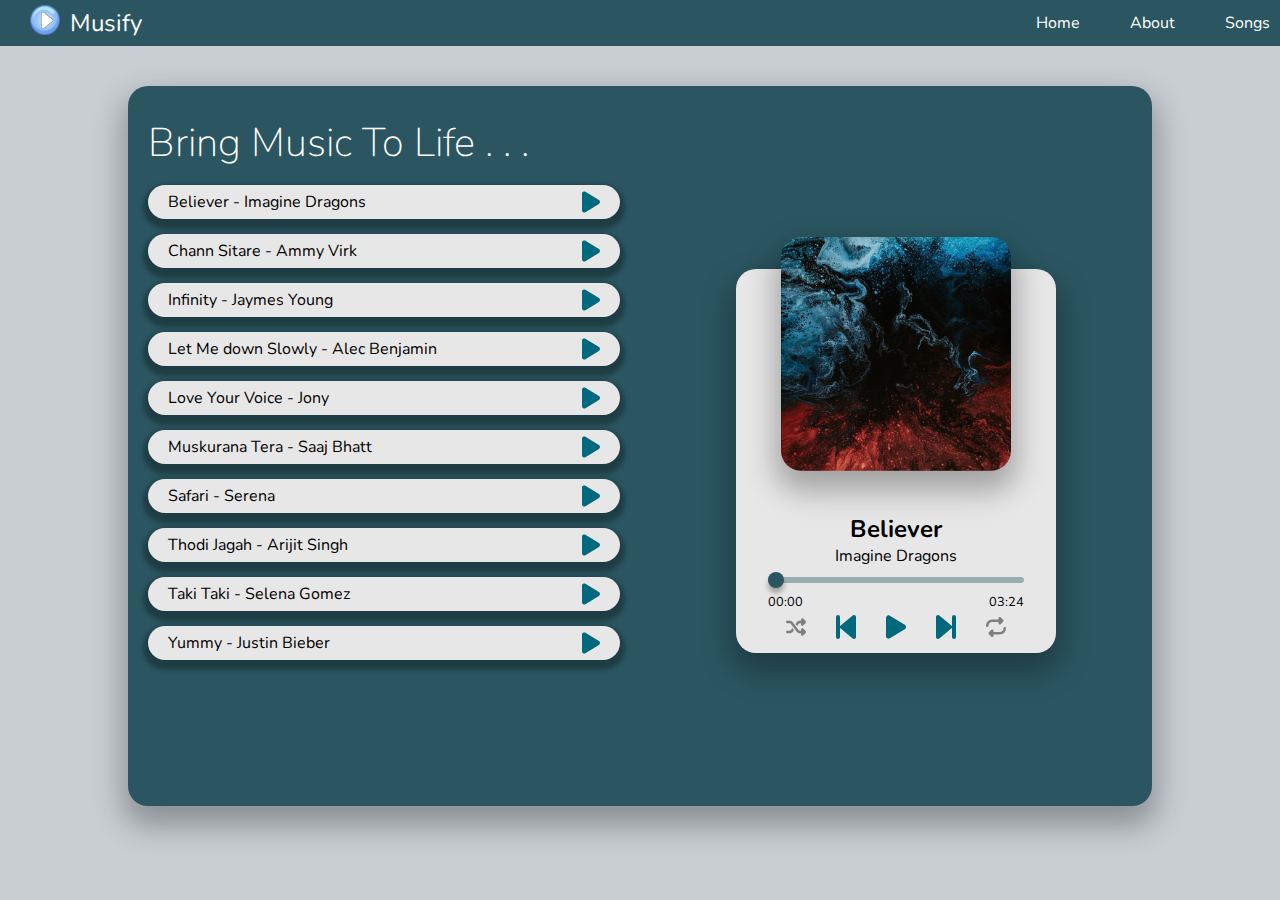
==== commit c088c26e: "bug fix" ====
--- a/index.html
+++ b/index.html
@@ -111,4 +111,4 @@
     <script src="script.js"></script>
 </body>
 
-</html>8+</html>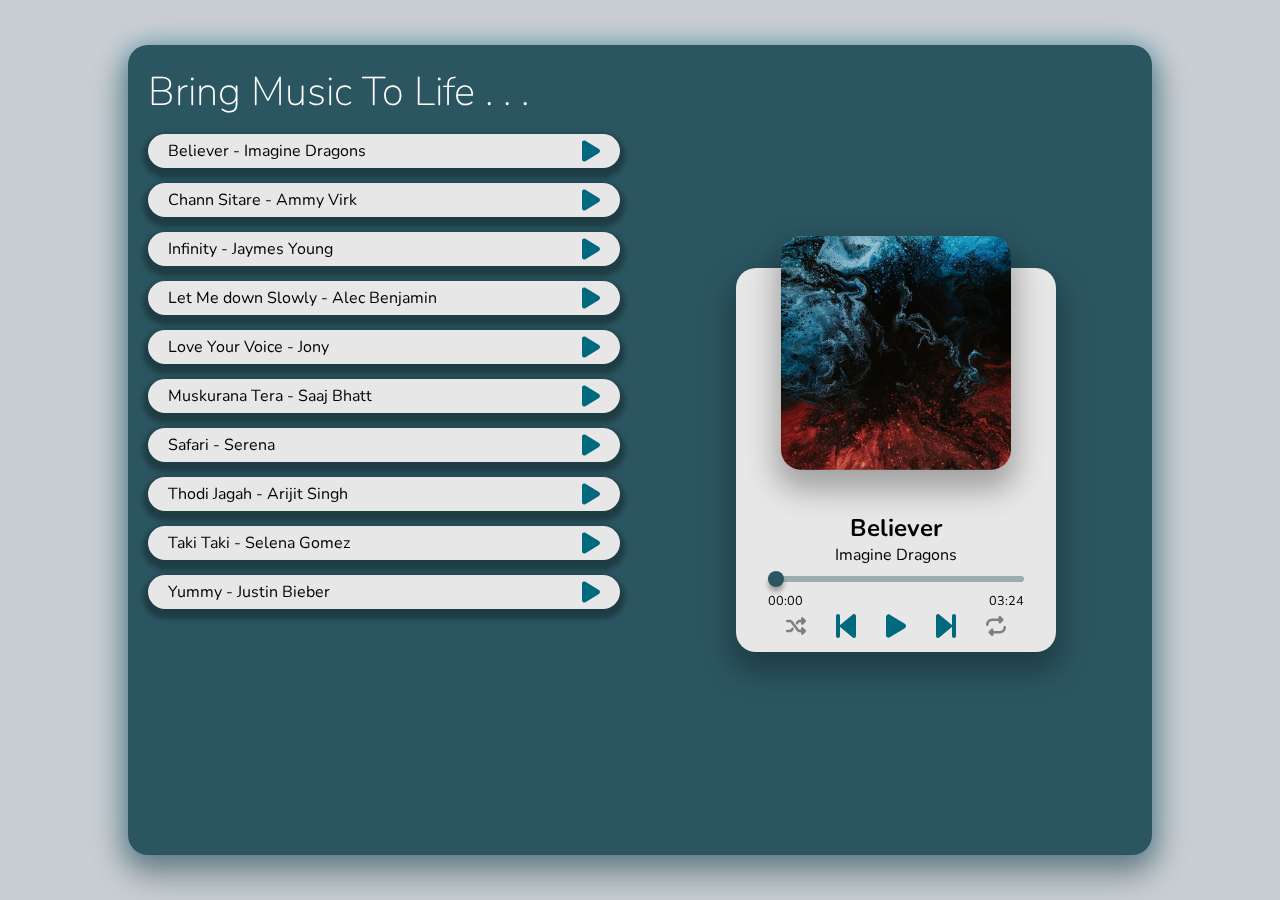
==== commit e3f686fd: "Removed Navbar" ====
--- a/index.html
+++ b/index.html
@@ -10,29 +10,7 @@
     <title>Musify - Bring Music to Life</title>
 </head>
 
-<body>                                                                              
-    <div class="header">
-        <ul class="nav-bar flex">
-            <div class="logo-section flex">
-                <li> <a href="#"><img class="logo" src="assets/asset-0.png" alt="music-player-logo" width="30vw"></a>
-                </li>
-                <li>
-                    <p>Musify</p>
-                </li>
-            </div>
-            <div class="nav-links flex">
-                <ul class="flex">
-                    <li><a href="#">Home</a></li>
-                    <li><a href="#">About</a></li>
-                    <li><a href="#">Songs</a></li>
-                </ul>
-            </div>
-            <a href="#" class="nav-toggle hover-link" id="nav-toggle">
-                <img src="assets/asset-8.svg" alt="" width="20px">
-            </a>
-        </ul>
-    </div>
-
+<body>
     <!-- main-content -->
     <div class="container flex">
 
--- a/style.css
+++ b/style.css
@@ -46,54 +46,11 @@
     display: flex;
 }
 
-/* header */
-.header{
-    background: var(--background-color);
-    padding: 5px 10px;
-    color: var(--primary-text-color);
-    position: relative;
-}
-
-.nav-bar{
-    justify-content: space-between;
-    align-items: center;
-}
-
-.logo-section{
-    padding-left: 20px;
-    width: 15%;
-    gap: 10px;
-    align-items: center;
-}
-
-.logo-section li p{
-    font-size: 1.5rem;
-}
-
-.nav-links{
-    padding-left: 20px;
-}
-
-.nav-links ul{
-    gap: 50px;
-}
-
-.nav-links li:hover{
-    color: var(--background-color);
-    font-weight: 600;
-}
-
-.nav-toggle{
-    filter: invert(1) sepia(1) saturate(46) hue-rotate(175deg);
-    cursor: pointer;
-    display: none;
-}
-
 /* Main Content */
 .container{
-    margin-block: var(--margin);
-    padding-top: 30px;
-    height: 80vh;
+    margin-block: 5vh;
+    padding-top: 20px;
+    height: 90vh;
     width: 80%;
     margin-inline: auto;
     background-color: var(--background-color);
@@ -101,6 +58,7 @@
     overflow: auto;
     box-shadow: rgba(0, 0, 0, 0.3) 0px 15px 30px 5px;
     flex-wrap: wrap;
+    filter: drop-shadow(0 0 0.75rem rgb(110, 168, 186));
 }
 
 .left{
